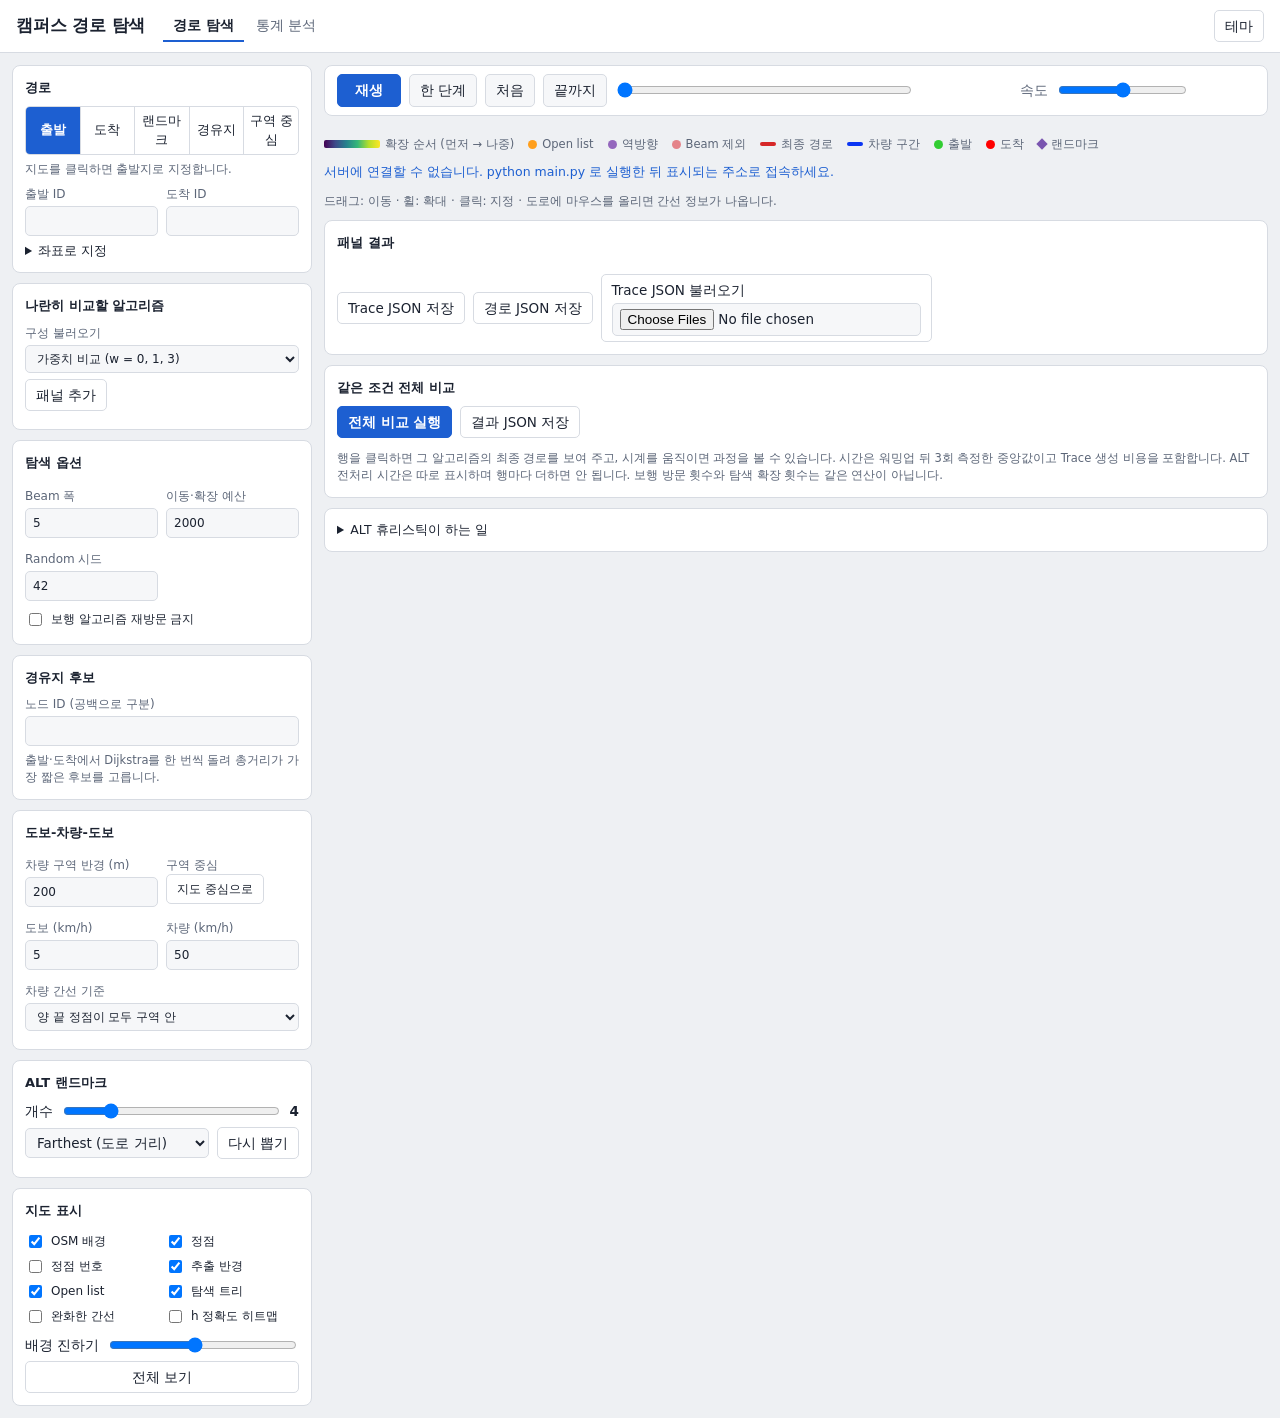
==== web/index.html @ 6689a643 "Merge vehicle-switch into uphill-alt Resolve conflicts in search.py, server.py, web/app.js, README.m" ====
<!doctype html>
<html lang="ko">
<head>
<meta charset="utf-8">
<meta name="viewport" content="width=device-width,initial-scale=1">
<meta name="referrer" content="strict-origin-when-cross-origin">
<title>캠퍼스 경로 탐색</title>
<link rel="stylesheet" href="style.css">
</head>
<body>
<header>
  <h1>캠퍼스 경로 탐색</h1>
  <nav id="tabs">
    <button data-tab="search" aria-pressed="true">경로 탐색</button>
    <button data-tab="analysis" aria-pressed="false">통계 분석</button>
  </nav>
  <span id="counts" class="muted"></span>
  <button id="theme" class="ghost" title="밝게/어둡게">테마</button>
</header>

<main id="tab-search">
  <aside>
    <section>
      <h2>경로</h2>
      <div class="seg" id="clickMode">
        <button data-v="s" aria-pressed="true">출발</button>
        <button data-v="t" aria-pressed="false">도착</button>
        <button data-v="l" aria-pressed="false">랜드마크</button>
        <button data-v="w" aria-pressed="false" class="needs-via">경유지</button>
        <button data-v="z" aria-pressed="false" class="needs-wdw">구역 중심</button>
      </div>
      <p class="hint" id="modeHint">지도를 클릭하면 출발지로 지정합니다.</p>
      <div class="two">
        <label>출발 ID<input id="start" type="number" list="ids"></label>
        <label>도착 ID<input id="goal" type="number" list="ids"></label>
      </div>
      <datalist id="ids"></datalist>
      <details>
        <summary>좌표로 지정</summary>
        <label>출발 좌표 (위도 경도)<input id="startCoord" placeholder="36.0115136 129.331617"></label>
        <label>도착 좌표 (위도 경도)<input id="goalCoord" placeholder="36.0078929 129.3287292"></label>
        <label>최대 연결 거리 (m)<input id="maxSnap" type="number" value="500" min="1"></label>
        <button id="applyCoord">가까운 정점에 연결</button>
      </details>
    </section>

    <section>
      <h2>나란히 비교할 알고리즘</h2>
      <label>구성 불러오기
        <select id="preset">
          <option value="weights">가중치 비교 (w = 0, 1, 3)</option>
          <option value="alt">Dijkstra · A* · ALT</option>
          <option value="greedy">Greedy · Beam · Local · Random</option>
          <option value="bfs">BFS · 양방향 Dijkstra</option>
          <option value="wdw">Vehicle switch</option>
          <option value="via">경유지</option>
          <option value="uphill">ALT · 업힐 회피 (λ = 8) · 계단 ×3 추가</option>
          <option value="custom" hidden>직접 구성</option>
        </select>
      </label>
      <div id="panelRows"></div>
      <div class="row"><button id="addPanel" class="ghost">패널 추가</button></div>
      <p class="hint" id="algoHint"></p>
    </section>

    <section class="needs-search">
      <h2>탐색 옵션</h2>
      <div class="two">
        <label>Beam 폭<input id="beamWidth" type="number" min="1" max="100" value="5"></label>
        <label>이동·확장 예산<input id="budget" type="number" min="1" max="50000" value="2000"></label>
        <label>Random 시드<input id="seed" type="number" value="42"></label>
      </div>
      <label class="check"><input id="noRevisit" type="checkbox"> 보행 알고리즘 재방문 금지</label>
    </section>

    <section class="needs-via">
      <h2>경유지 후보</h2>
      <label>노드 ID (공백으로 구분)<input id="waypoints"></label>
      <p class="hint">출발·도착에서 Dijkstra를 한 번씩 돌려 총거리가 가장 짧은 후보를 고릅니다.</p>
    </section>

    <section class="needs-wdw">
      <h2>도보-차량-도보</h2>
      <div class="two">
        <label>차량 구역 반경 (m)<input id="driveRadius" type="number" min="1" value="200"></label>
        <label>구역 중심
          <button id="zoneReset" class="ghost">지도 중심으로</button></label>
        <label>도보 (km/h)<input id="walkKmh" type="number" min="0.1" step="0.1" value="5"></label>
        <label>차량 (km/h)<input id="driveKmh" type="number" min="0.1" step="1" value="50"></label>
      </div>
      <label>차량 간선 기준
        <select id="driveRule">
          <option value="edge">양 끝 정점이 모두 구역 안</option>
          <option value="node">도착 정점만 구역 안 (원본 코드)</option>
        </select>
      </label>
    </section>

    <section>
      <h2>ALT 랜드마크</h2>
      <div class="row"><span>개수</span><input type="range" id="k" min="1" max="16" value="4"><b id="kVal" class="num">4</b></div>
      <div class="row">
        <select id="lmMethod">
          <option value="farthest">Farthest (도로 거리)</option>
          <option value="random">Random</option>
          <option value="geo_farthest">Farthest (직선거리)</option>
        </select>
        <button id="rePick" class="ghost">다시 뽑기</button>
      </div>
      <p class="hint" id="preInfo"></p>
    </section>

    <section>
      <h2>지도 표시</h2>
      <div class="checks">
        <label class="check"><input type="checkbox" data-layer="tiles" checked> OSM 배경</label>
        <label class="check"><input type="checkbox" data-layer="vertices" checked> 정점</label>
        <label class="check"><input type="checkbox" data-layer="labels"> 정점 번호</label>
        <label class="check"><input type="checkbox" data-layer="boundary" checked> 추출 반경</label>
        <label class="check"><input type="checkbox" data-layer="frontier" checked> Open list</label>
        <label class="check"><input type="checkbox" data-layer="tree" checked> 탐색 트리</label>
        <label class="check"><input type="checkbox" data-layer="relaxed"> 완화한 간선</label>
        <label class="check"><input type="checkbox" data-layer="heat"> h 정확도 히트맵</label>
      </div>
      <div class="row"><span>배경 진하기</span><input type="range" id="tileOpacity" min="0" max="100" value="45"></div>
      <button id="fit" class="ghost wide">전체 보기</button>
    </section>
  </aside>

  <div class="content">
    <div class="card playbar">
      <button id="play" class="primary">재생</button>
      <button id="step">한 단계</button>
      <button id="reset">처음</button>
      <button id="finish">끝까지</button>
      <span class="row grow"><input type="range" id="scrub" min="0" max="0" value="0" aria-label="확장 시계"></span>
      <b id="clock" class="num"></b>
      <span class="row"><span class="muted">속도</span><input type="range" id="speed" min="0" max="100" value="50"><span id="speedVal" class="num muted"></span></span>
    </div>
    <div id="panels" class="panels"></div>
    <div class="legend">
      <span><i class="grad"></i>확장 순서 (먼저 → 나중)</span>
      <span><i class="dot" style="background:#ff9f1c"></i>Open list</span>
      <span><i class="dot" style="background:#9467bd"></i>역방향</span>
      <span><i class="dot" style="background:#e48389"></i>Beam 제외</span>
      <span><i class="bar" style="background:#d62728"></i>최종 경로</span>
      <span><i class="bar" style="background:#0a35f3"></i>차량 구간</span>
      <span><i class="dot" style="background:limegreen"></i>출발</span>
      <span><i class="dot" style="background:red"></i>도착</span>
      <span><i class="dia"></i>랜드마크</span>
    </div>
    <div id="status" role="status" class="muted"></div>
    <div id="hover" class="muted">드래그: 이동 · 휠: 확대 · 클릭: 지정 · 도로에 마우스를 올리면 간선 정보가 나옵니다.</div>

    <div class="card">
      <h2>패널 결과</h2>
      <div class="scroll"><table id="panelTable"></table></div>
      <div id="detail"></div>
      <div class="row">
        <button id="saveTrace" class="ghost">Trace JSON 저장</button>
        <button id="saveRoute" class="ghost">경로 JSON 저장</button>
        <label class="ghost filebtn">Trace JSON 불러오기<input id="loadTrace" type="file" accept=".json" multiple hidden></label>
      </div>
    </div>

    <div class="card">
      <h2>같은 조건 전체 비교</h2>
      <div class="row">
        <button id="compare" class="primary">전체 비교 실행</button>
        <button id="exportCompare" class="ghost">결과 JSON 저장</button>
      </div>
      <div class="scroll"><table id="compareTable"></table></div>
      <p class="hint">행을 클릭하면 그 알고리즘의 최종 경로를 보여 주고, 시계를 움직이면 과정을 볼 수 있습니다. 시간은 워밍업 뒤 3회 측정한 중앙값이고 Trace 생성 비용을 포함합니다. ALT 전처리 시간은 따로 표시하며 행마다 더하면 안 됩니다. 보행 방문 횟수와 탐색 확장 횟수는 같은 연산이 아닙니다.</p>
    </div>

    <details class="card">
      <summary>ALT 휴리스틱이 하는 일</summary>
      <p>랜드마크 L마다 전처리로 Dijkstra를 두 번 돌려 d(L, v)와 d(v, L)을 모든 v에 대해 저장합니다. 탐색 중에는 삼각 부등식으로 남은 거리 d(v, t)의 하한을 얻습니다.</p>
      <p class="formula">h(v) = max<sub>L</sub> max( d(L,t) − d(L,v),&nbsp; d(v,L) − d(t,L) ) &nbsp;≤&nbsp; d(v,t)</p>
      <ol>
        <li><b>왜 하한인가.</b> d(L,t) ≤ d(L,v) + d(v,t) 이므로 d(L,t) − d(L,v) ≤ d(v,t). 다른 항도 d(v,L) ≤ d(v,t) + d(t,L)에서 같은 방식으로 나옵니다. 그래서 admissible이고, 같은 논리로 consistent여서 한 번 확정된 노드는 다시 볼 필요가 없습니다.</li>
        <li><b>언제 정확한가.</b> 랜드마크가 t의 "뒤쪽"에 있어서 v → t 경로가 L → t 최단 경로 위에 놓이면 h(v) = d(v,t)가 됩니다. 그래서 랜드마크는 지도 가장자리에 흩어 놓는 게 좋습니다.</li>
        <li><b>직선거리 A*와 비교.</b> 직선거리는 도로가 돌아가는 만큼을 모릅니다. ALT는 실제 도로 거리로 만든 하한이라 보통 더 크고, 그만큼 확장 수가 줄어듭니다. 히트맵을 켜고 노드에 마우스를 올리면 두 값을 비교할 수 있습니다.</li>
        <li><b>비용.</b> 전처리 2k번의 Dijkstra, 메모리 2k·n개의 거리. 질의마다 h(v) 계산은 O(k).</li>
      </ol>
    </details>
  </div>
</main>

<main id="tab-analysis" hidden>
  <div class="content wide-content">
    <div class="card">
      <p class="muted">가까운 점끼리는 최적에 가깝고 멀수록 벗어난다는 가설을 랜덤 (출발, 도착) 쌍으로 검증합니다. 기준값은 Dijkstra 최적해입니다.</p>
      <div class="ctl">
        <label>랜덤 쌍 수<input id="np" type="number" value="300" min="20" max="2000"></label>
        <label>거리 구간 수<input id="nb" type="number" value="5" min="2" max="10"></label>
        <label>Beam 폭<input id="bw" type="number" value="5" min="1" max="50"></label>
        <label>예산(스텝)<input id="bud" type="number" value="2000" min="50"></label>
        <label>Random 시드 수<input id="rs" type="number" value="10" min="1" max="50"></label>
        <label>표본 시드<input id="sseed" type="number" value="42"></label>
        <span id="algs" class="checks-inline"></span>
        <button id="run" class="primary">실험 실행</button>
        <span id="prog" class="muted"></span>
      </div>
    </div>
    <div class="card"><h2>요약 (Dijkstra 대비)</h2><div class="scroll"><table id="ov"></table></div>
      <p class="hint">비용비 = 알고리즘 비용 ÷ 최적 비용 (1.0이 최적). 확장수비 = 확장 노드 ÷ Dijkstra 확장 노드. 속도배 = Dijkstra 시간 ÷ 알고리즘 시간. ρ = 거리와 최적 여부의 스피어만 상관(음수일수록 멀수록 나쁨). BFS는 간선 수가 최소인 경로를 찾으므로 가중치(m) 기준으로는 최적이 아닙니다.</p></div>
    <div class="card"><h2>거리 구간별 지표 (구간 = 최적 경로 길이 분위수)</h2>
      <div class="charts"><canvas id="c1"></canvas><canvas id="c2"></canvas><canvas id="c3"></canvas><canvas id="c4"></canvas></div>
      <p class="hint">비용비 그래프는 y축을 2.5에서 자르고, 그 범위를 크게 벗어나는 알고리즘은 표에서 확인하세요. 막대 오차범위는 95% Wilson 신뢰구간입니다.</p></div>
    <div class="card"><h2>쌍별 산점도: 최적 경로 길이 vs 비용비 <select id="sa"></select></h2>
      <canvas id="c5" class="scatter"></canvas><p class="hint">점을 클릭하면 아래 지도에 그 쌍이 로드됩니다.</p></div>
    <div class="card" id="mapcard"><h2>지도에서 경로 비교</h2>
      <div class="ctl"><button class="ghost" id="rp">랜덤 쌍</button><span id="vis" class="chips"></span><span class="muted" id="pickHint">지도에서 두 지점을 클릭하세요 (출발 → 도착)</span></div>
      <div id="amap" class="amap"></div>
      <div class="scroll"><table id="rt"></table></div>
      <p class="hint">알고리즘 버튼을 누를 때마다 끔 → 경로+탐색 → 탐색만 → 경로만 순서로 바뀝니다. 점선은 목적지에 도달하지 못한 경로입니다.</p></div>
  </div>
</main>

<div id="tip" hidden></div>
<script src="map.js"></script>
<script src="app.js"></script>
<script src="analysis.js"></script>
</body>
</html>
---- web/style.css ----
:root {
  --bg: #eef0f3; --panel: #fff; --line: #d7dbe2; --text: #1b2230; --muted: #5c6678; --accent: #1d5fd1;
  --accent-ink: #fff; --field: #f6f7f9; --map-bg: #f7f7f5; --road: #8a93a0; --veil: 255,255,255;
  color-scheme: light;
}
@media (prefers-color-scheme: dark) {
  :root:not([data-theme="light"]) {
    --bg: #10141b; --panel: #191f29; --line: #2c3442; --text: #e5e9f0; --muted: #94a0b3; --accent: #7fb0ff;
    --accent-ink: #0c1320; --field: #121720; --map-bg: #161b23; --road: #5d6a7c; --veil: 18,22,29;
    color-scheme: dark;
  }
}
:root[data-theme="dark"] {
  --bg: #10141b; --panel: #191f29; --line: #2c3442; --text: #e5e9f0; --muted: #94a0b3; --accent: #7fb0ff;
  --accent-ink: #0c1320; --field: #121720; --map-bg: #161b23; --road: #5d6a7c; --veil: 18,22,29;
  color-scheme: dark;
}
* { box-sizing: border-box; }
html, body { margin: 0; background: var(--bg); color: var(--text); }
body { font: 13.5px/1.5 system-ui, -apple-system, "Apple SD Gothic Neo", "Malgun Gothic", sans-serif; }
header { display: flex; align-items: center; gap: 18px; padding: 10px 16px; background: var(--panel); border-bottom: 1px solid var(--line); flex-wrap: wrap; }
h1 { font-size: 17px; margin: 0; letter-spacing: -.01em; }
h2 { font-size: 13px; margin: 0 0 8px; }
nav { display: flex; gap: 2px; }
nav button { background: none; border: 0; border-bottom: 2px solid transparent; border-radius: 0; padding: 5px 10px; color: var(--muted); }
nav button[aria-pressed="true"] { color: var(--text); border-bottom-color: var(--accent); font-weight: 600; }
#counts { margin-left: auto; font-size: 12px; }
.muted { color: var(--muted); }
main { display: grid; grid-template-columns: 300px minmax(0, 1fr); gap: 12px; padding: 12px; align-items: start; }
main[hidden] { display: none; }
#tab-analysis { grid-template-columns: minmax(0, 1fr); }
aside { display: grid; gap: 10px; }
aside section, .card { background: var(--panel); border: 1px solid var(--line); border-radius: 8px; padding: 12px; }
.content { display: grid; gap: 10px; min-width: 0; }
.wide-content { max-width: 1400px; width: 100%; margin: 0 auto; }
label { display: block; font-size: 12px; color: var(--muted); margin: 6px 0; }
label.check { display: flex; gap: 6px; align-items: center; color: var(--text); margin: 3px 0; }
input:not([type=range]):not([type=checkbox]), select { display: block; width: 100%; margin-top: 3px; padding: 5px 7px; border: 1px solid var(--line); border-radius: 5px; background: var(--field); color: var(--text); font: inherit; }
.row select { width: auto; flex: 1; margin: 0; }
button, .filebtn { border: 1px solid var(--line); background: var(--field); color: var(--text); font: inherit; padding: 5px 10px; border-radius: 5px; cursor: pointer; }
button:hover, .filebtn:hover { filter: brightness(.97); }
button:disabled { opacity: .5; cursor: wait; }
button.primary { background: var(--accent); border-color: var(--accent); color: var(--accent-ink); font-weight: 600; }
button.ghost, .ghost { background: transparent; }
button.wide { width: 100%; margin-top: 6px; }
.filebtn { margin: 0; color: var(--text); font-size: 13.5px; }
button:focus-visible, input:focus-visible, select:focus-visible { outline: 2px solid var(--accent); outline-offset: 1px; }
.seg { display: flex; border: 1px solid var(--line); border-radius: 5px; overflow: hidden; }
.seg button { flex: 1; border: 0; border-right: 1px solid var(--line); border-radius: 0; padding: 5px 2px; background: transparent; font-size: 12.5px; }
.seg button:last-of-type { border-right: 0; }
.seg button[aria-pressed="true"] { background: var(--accent); color: var(--accent-ink); font-weight: 600; }
.two { display: grid; grid-template-columns: 1fr 1fr; gap: 0 8px; }
.row { display: flex; gap: 8px; align-items: center; margin-top: 6px; flex-wrap: wrap; }
.row input[type=range] { flex: 1; min-width: 60px; }
.grow { flex: 1; margin: 0; }
.num { font-variant-numeric: tabular-nums; }
.hint { font-size: 11.5px; color: var(--muted); margin: 6px 0 0; }
.checks { display: grid; grid-template-columns: 1fr 1fr; gap: 0 6px; font-size: 12.5px; }
details summary { cursor: pointer; font-size: 12.5px; }
details[open] summary { margin-bottom: 6px; }
.panelrow { display: grid; grid-template-columns: minmax(0, 1fr) 24px; gap: 4px 6px; padding: 7px 0; border-top: 1px solid var(--line); }
.panelrow:first-child { border-top: 0; }
.panelrow select, .panelrow input { margin: 0 !important; }
.panelrow .sub { grid-column: 1 / -1; display: grid; grid-template-columns: minmax(0, 1fr) 62px; gap: 6px; }
.panelrow .x { padding: 0; line-height: 1; background: transparent; border: 0; color: var(--muted); font-size: 16px; }
.playbar { display: flex; gap: 8px; align-items: center; flex-wrap: wrap; padding: 8px 12px; position: sticky; top: 0; z-index: 5; }
.playbar .row { margin: 0; flex-wrap: nowrap; }
.playbar #scrub { width: 100%; }
#play { min-width: 64px; }
#clock { min-width: 90px; text-align: right; }
#speedVal { min-width: 58px; font-size: 12px; }
.panels { display: grid; gap: 10px; grid-template-columns: repeat(var(--cols, 1), minmax(0, 1fr)); }
.panel { background: var(--panel); border: 1px solid var(--line); border-radius: 8px; overflow: hidden; }
.panel .ttl { padding: 6px 10px; font-size: 12.5px; border-bottom: 1px solid var(--line); min-height: 48px; }
.panel .ttl b { display: block; font-weight: 600; white-space: nowrap; overflow: hidden; text-overflow: ellipsis; }
.panel .ttl span { color: var(--muted); font-variant-numeric: tabular-nums; }
.mapbox, .amap { position: relative; height: clamp(340px, 60vh, 760px); background: var(--map-bg); }
.panels.dense .mapbox { height: clamp(280px, 40vh, 480px); }
.mapbox canvas, .amap canvas { position: absolute; inset: 0; width: 100%; height: 100%; cursor: crosshair; touch-action: none; display: block; }
.amap { height: 540px; border-radius: 6px; overflow: hidden; margin: 8px 0; }
.legend { display: flex; flex-wrap: wrap; gap: 4px 14px; font-size: 11.5px; color: var(--muted); }
.legend span { display: inline-flex; align-items: center; gap: 5px; }
.dot { width: 9px; height: 9px; border-radius: 50%; display: inline-block; }
.dot.big { width: 10px; height: 10px; margin-right: 5px; }
.bar { width: 16px; height: 4px; border-radius: 2px; display: inline-block; }
.dia { width: 8px; height: 8px; background: #7a55b0; transform: rotate(45deg); display: inline-block; }
.grad { width: 56px; height: 8px; border-radius: 2px; display: inline-block; background: linear-gradient(90deg, #440154, #3e4989, #26828e, #35b779, #b5de2b, #fde725); }
#status { color: var(--accent); min-height: 18px; font-size: 12.5px; }
#hover { font-size: 12px; min-height: 18px; }
.scroll { overflow-x: auto; }
table { border-collapse: collapse; width: 100%; font-size: 12.5px; white-space: nowrap; margin-top: 6px; }
th, td { padding: 5px 8px; border-bottom: 1px solid var(--line); text-align: right; font-variant-numeric: tabular-nums; }
th:first-child, td:first-child { text-align: left; }
th { color: var(--muted); font-weight: 500; }
tr.click { cursor: pointer; }
tr.click:hover { background: var(--field); }
.mini { height: 4px; background: var(--field); border-radius: 2px; margin-top: 3px; min-width: 110px; }
.mini i { display: block; height: 4px; background: var(--accent); border-radius: 2px; }
#detail { font-size: 12.5px; margin: 8px 0; }
#detail .pathlist { max-height: 70px; overflow: auto; overflow-wrap: anywhere; color: var(--muted); font-size: 12px; }
.formula { font-family: ui-monospace, Menlo, monospace; background: var(--field); padding: 8px 10px; border-radius: 5px; overflow-x: auto; white-space: nowrap; }
ol { padding-left: 20px; margin: 6px 0 0; }
#tip { position: fixed; pointer-events: none; z-index: 30; background: var(--panel); border: 1px solid var(--line); border-radius: 5px; padding: 6px 8px; font: 12px/1.45 ui-monospace, Menlo, monospace; box-shadow: 0 4px 14px rgb(0 0 0 / .16); white-space: nowrap; }
.ctl { display: flex; flex-wrap: wrap; gap: 10px; align-items: end; }
.ctl label { margin: 0; }
.ctl input[type=number] { width: 88px; }
.checks-inline { display: flex; flex-wrap: wrap; gap: 2px 10px; }
.chips { display: flex; flex-wrap: wrap; gap: 5px; }
button.chip { border-radius: 99px; padding: 3px 10px; font-size: 12px; background: transparent; }
button.chip.on { border-color: var(--c); box-shadow: inset 0 0 0 1px var(--c); }
button.chip:not(.on) { opacity: .6; }
.charts { display: grid; grid-template-columns: repeat(auto-fit, minmax(340px, 1fr)); gap: 12px; }
.charts canvas { width: 100%; height: 280px; display: block; }
canvas.scatter { width: 100%; height: 340px; cursor: pointer; display: block; }
h2 select { display: inline-block; width: auto; margin-left: 8px; font-weight: 400; }
@media (max-width: 900px) {
  main { grid-template-columns: minmax(0, 1fr); padding: 8px; }
  .panels { grid-template-columns: minmax(0, 1fr); }
  .playbar { position: static; }
}
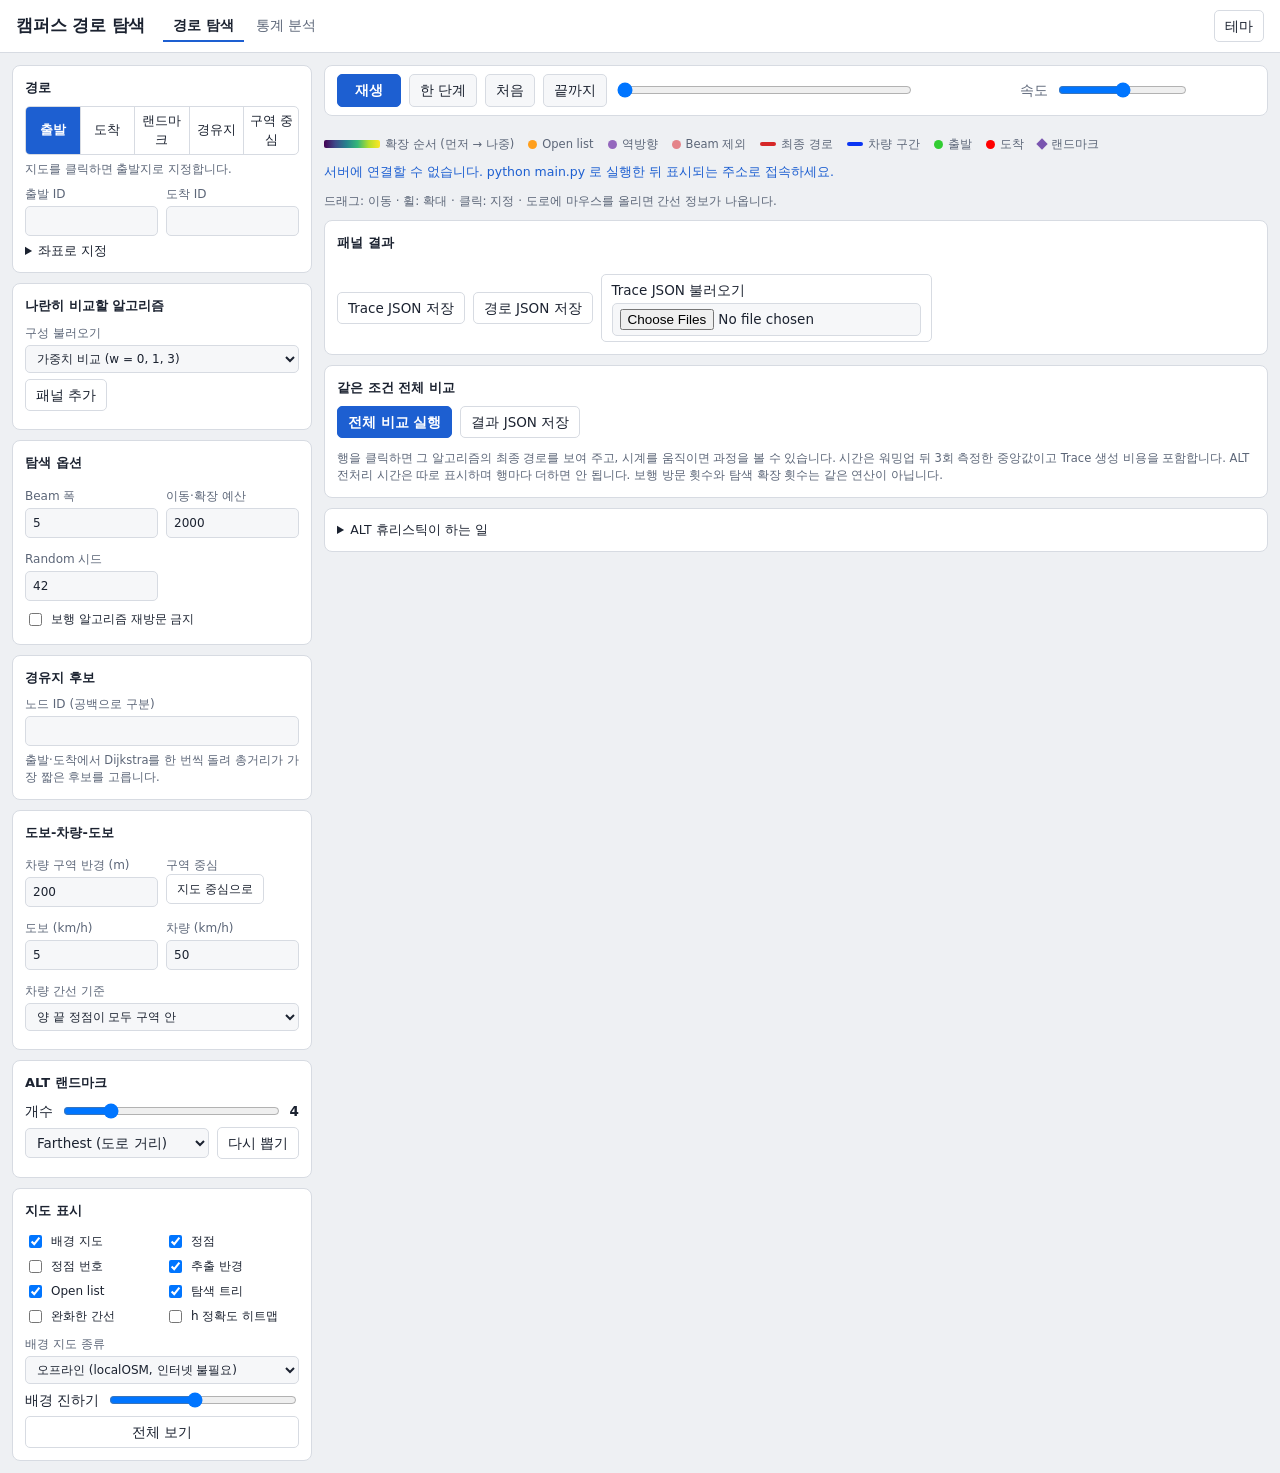
==== commit fd98bf3e: "Use the localOSM offline map as the default viewer background - server.py serves localOSM/map_data.j" ====
--- a/web/index.html
+++ b/web/index.html
@@ -113,7 +113,7 @@
     <section>
       <h2>지도 표시</h2>
       <div class="checks">
-        <label class="check"><input type="checkbox" data-layer="tiles" checked> OSM 배경</label>
+        <label class="check"><input type="checkbox" data-layer="tiles" checked> 배경 지도</label>
         <label class="check"><input type="checkbox" data-layer="vertices" checked> 정점</label>
         <label class="check"><input type="checkbox" data-layer="labels"> 정점 번호</label>
         <label class="check"><input type="checkbox" data-layer="boundary" checked> 추출 반경</label>
@@ -122,6 +122,13 @@
         <label class="check"><input type="checkbox" data-layer="relaxed"> 완화한 간선</label>
         <label class="check"><input type="checkbox" data-layer="heat"> h 정확도 히트맵</label>
       </div>
+      <label>배경 지도 종류
+        <select id="basemap">
+          <option value="offline">오프라인 (localOSM, 인터넷 불필요)</option>
+          <option value="online">온라인 OSM 타일</option>
+        </select>
+      </label>
+      <p class="hint" id="basemapInfo"></p>
       <div class="row"><span>배경 진하기</span><input type="range" id="tileOpacity" min="0" max="100" value="45"></div>
       <button id="fit" class="ghost wide">전체 보기</button>
     </section>
@@ -220,6 +227,7 @@
 
 <div id="tip" hidden></div>
 <script src="map.js"></script>
+<script src="offline_map.js"></script>
 <script src="app.js"></script>
 <script src="analysis.js"></script>
 </body>
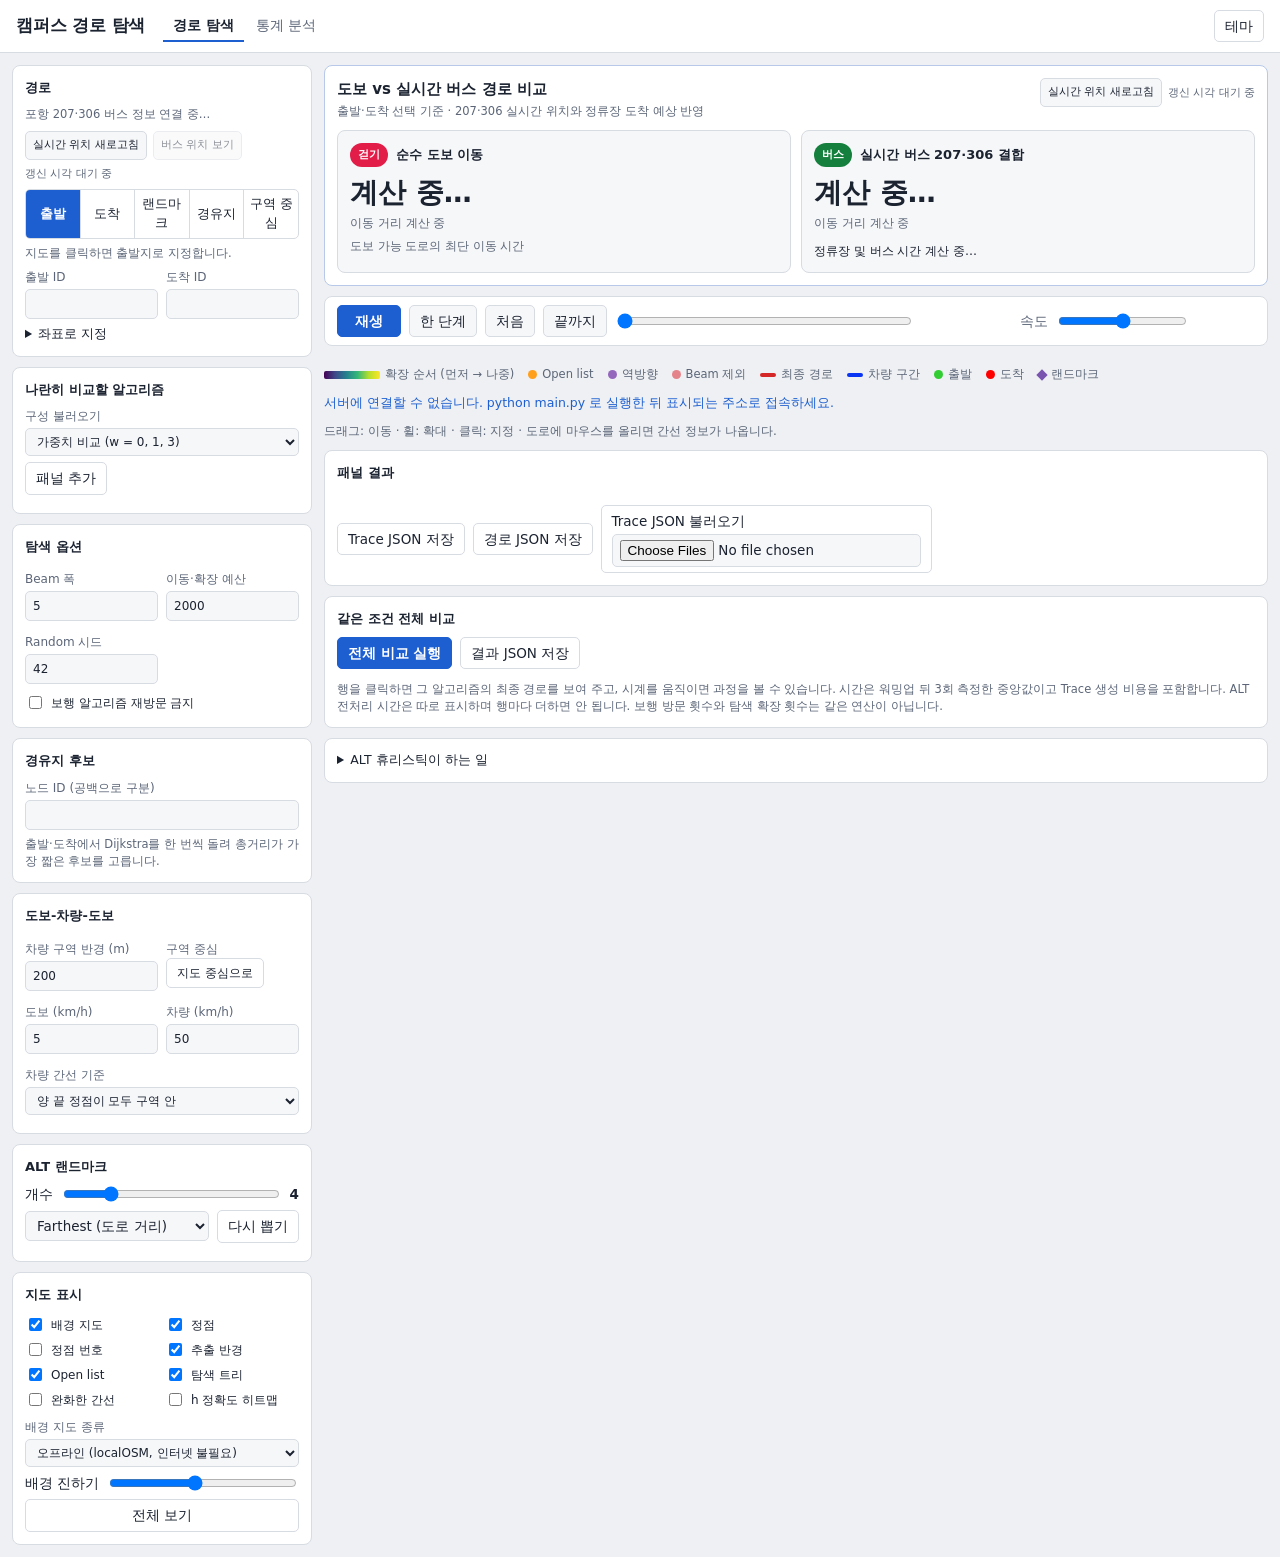
==== commit ec53c681: "Add real-time Pohang bus 207/306 routing and UI comparison" ====
--- a/web/index.html
+++ b/web/index.html
@@ -22,6 +22,12 @@
   <aside>
     <section>
       <h2>경로</h2>
+      <p class="hint" id="busStatus">포항 207·306 버스 정보 연결 중…</p>
+      <div class="bus-controls">
+        <button id="refreshBus" type="button">실시간 위치 새로고침</button>
+        <button id="focusBuses" type="button" disabled>버스 위치 보기</button>
+        <span class="bus-updated" id="busUpdated">갱신 시각 대기 중</span>
+      </div>
       <div class="seg" id="clickMode">
         <button data-v="s" aria-pressed="true">출발</button>
         <button data-v="t" aria-pressed="false">도착</button>
@@ -49,6 +55,7 @@
       <label>구성 불러오기
         <select id="preset">
           <option value="weights">가중치 비교 (w = 0, 1, 3)</option>
+          <option value="transit">포항 207·306 실시간 버스</option>
           <option value="alt">Dijkstra · A* · ALT</option>
           <option value="greedy">Greedy · Beam · Local · Random</option>
           <option value="bfs">BFS · 양방향 Dijkstra</option>
@@ -135,6 +142,33 @@
   </aside>
 
   <div class="content">
+    <section class="card route-compare" id="routeCompare" aria-live="polite">
+      <div class="route-compare-heading">
+        <div><h2>도보 vs 실시간 버스 경로 비교</h2><p class="hint">출발·도착 선택 기준 · 207·306 실시간 위치와 정류장 도착 예상 반영</p></div>
+        <div class="route-compare-actions">
+          <button id="refreshBusCompare" type="button">실시간 위치 새로고침</button>
+          <span class="bus-updated" id="compareBusUpdated">갱신 시각 대기 중</span>
+          <span class="route-delta" id="routeDelta" hidden></span>
+        </div>
+      </div>
+      <div class="route-compare-cards">
+        <article class="route-card walking-card">
+          <h3><span class="route-icon">걷기</span>순수 도보 이동</h3>
+          <strong class="route-total" id="walkCompareTime">계산 중…</strong>
+          <div class="route-distance" id="walkCompareDistance">이동 거리 계산 중</div>
+          <p class="hint">도보 가능 도로의 최단 이동 시간</p>
+        </article>
+        <article class="route-card transit-card">
+          <h3><span class="route-icon">버스</span>실시간 버스 207·306 결합
+            <span class="route-service-badge" id="busServiceBadge" hidden></span>
+          </h3>
+          <strong class="route-total" id="busCompareTime">계산 중…</strong>
+          <div class="route-distance" id="busCompareDistance">이동 거리 계산 중</div>
+          <div class="route-itinerary" id="busCompareDetails">정류장 및 버스 시간 계산 중…</div>
+        </article>
+      </div>
+      <p class="route-compare-error" id="routeCompareError" hidden></p>
+    </section>
     <div class="card playbar">
       <button id="play" class="primary">재생</button>
       <button id="step">한 단계</button>
--- a/web/style.css
+++ b/web/style.css
@@ -32,6 +32,30 @@
 aside { display: grid; gap: 10px; }
 aside section, .card { background: var(--panel); border: 1px solid var(--line); border-radius: 8px; padding: 12px; }
 .content { display: grid; gap: 10px; min-width: 0; }
+.bus-controls { display: flex; flex-wrap: wrap; align-items: center; gap: 6px; margin: 8px 0; }
+.bus-controls button, .route-compare-actions button { font-size: 11px; padding: 5px 7px; }
+.bus-updated { color: var(--muted); font-size: 10.5px; font-variant-numeric: tabular-nums; }
+.route-compare-actions { display: flex; flex-wrap: wrap; align-items: center; justify-content: flex-end; gap: 6px; }
+.route-compare { border-color: #b7c8e8; }
+.route-compare-heading { display: flex; justify-content: space-between; align-items: flex-start; gap: 12px; margin-bottom: 10px; }
+.route-compare-heading h2 { font-size: 15px; margin: 0; }
+.route-compare-heading .hint { margin-top: 2px; }
+.route-compare-cards { display: grid; grid-template-columns: repeat(2, minmax(0, 1fr)); gap: 10px; }
+.route-card { min-width: 0; border: 1px solid var(--line); border-radius: 8px; padding: 12px; background: var(--field); }
+.route-card h3 { display: flex; align-items: center; gap: 8px; margin: 0 0 8px; font-size: 13px; }
+.route-icon { display: inline-grid; place-items: center; min-width: 38px; height: 24px; padding: 0 6px; border-radius: 99px; color: #fff; background: #e11d48; font-size: 11px; }
+.transit-card .route-icon { background: #15803d; }
+.route-total { display: block; font-size: clamp(20px, 2.4vw, 28px); line-height: 1.25; font-variant-numeric: tabular-nums; }
+.route-distance { margin-top: 4px; color: var(--muted); font-size: 12px; }
+.route-itinerary { display: grid; gap: 3px; margin-top: 10px; font-size: 12px; }
+.route-itinerary span { display: block; }
+.route-delta { flex: 0 0 auto; border-radius: 99px; padding: 6px 11px; background: #dcfce7; color: #166534; font-size: 12px; font-weight: 700; }
+.route-delta.delayed { background: #fee2e2; color: #991b1b; }
+.route-service-badge { border-radius: 99px; padding: 3px 8px; background: #fee2e2; color: #991b1b; font-size: 11px; font-weight: 700; }
+.route-service-badge:not([hidden]) { display: inline-block; }
+.transit-card .route-state { font-size: 16px; }
+.transit-card .route-warning { color: #991b1b; font-weight: 600; }
+.route-compare-error { color: #b42318; margin: 9px 0 0; font-size: 12px; }
 .wide-content { max-width: 1400px; width: 100%; margin: 0 auto; }
 label { display: block; font-size: 12px; color: var(--muted); margin: 6px 0; }
 label.check { display: flex; gap: 6px; align-items: center; color: var(--text); margin: 3px 0; }
@@ -118,3 +142,7 @@
   .panels { grid-template-columns: minmax(0, 1fr); }
   .playbar { position: static; }
 }
+@media (max-width: 560px) {
+  .route-compare-cards { grid-template-columns: minmax(0, 1fr); }
+  .route-compare-heading { flex-direction: column; }
+}
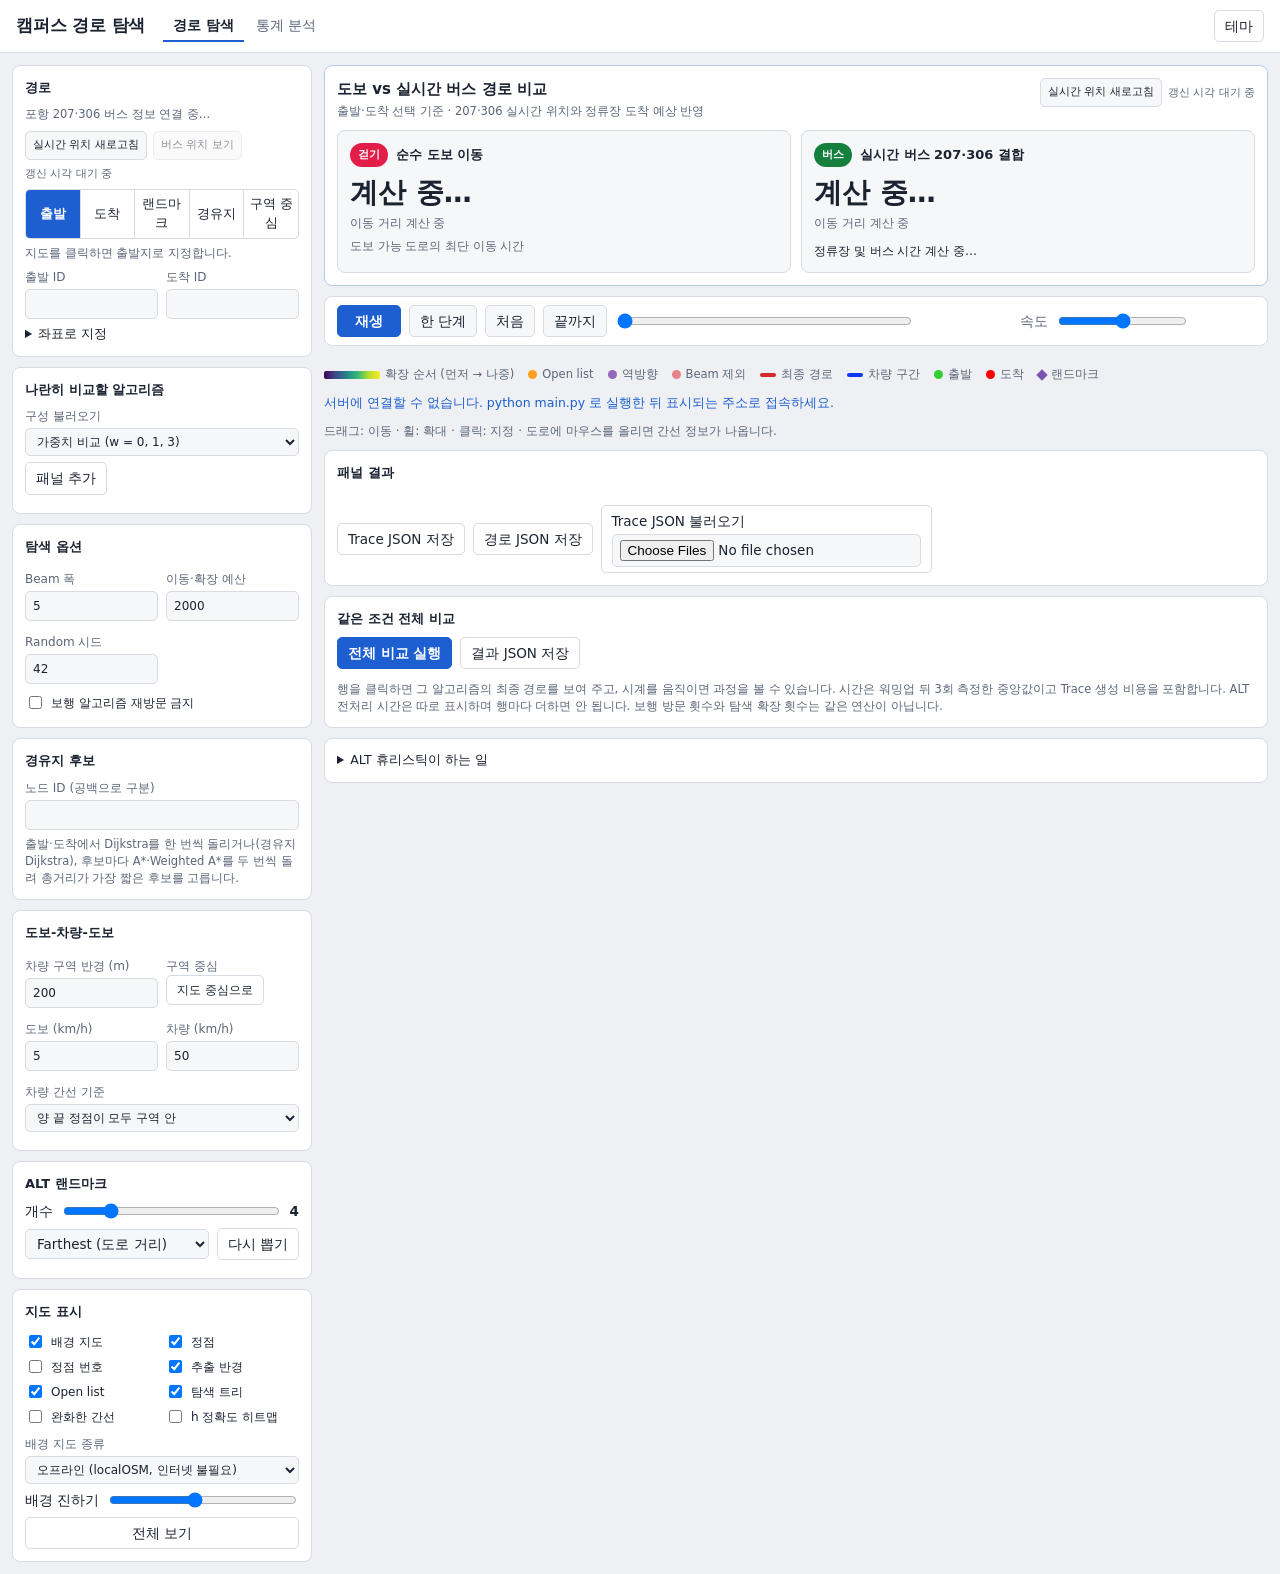
==== commit 1c42426a: "Add waypoint A* and Weighted A* (via_astar, via_weighted) - search.py: shortest_via_astar runs A*(st" ====
--- a/web/index.html
+++ b/web/index.html
@@ -60,7 +60,7 @@
           <option value="greedy">Greedy · Beam · Local · Random</option>
           <option value="bfs">BFS · 양방향 Dijkstra</option>
           <option value="wdw">Vehicle switch</option>
-          <option value="via">경유지</option>
+          <option value="via">경유지 (Dijkstra · A* · Weighted A*)</option>
           <option value="uphill">ALT · 업힐 회피 (λ = 8) · 계단 ×3 추가</option>
           <option value="custom" hidden>직접 구성</option>
         </select>
@@ -83,7 +83,7 @@
     <section class="needs-via">
       <h2>경유지 후보</h2>
       <label>노드 ID (공백으로 구분)<input id="waypoints"></label>
-      <p class="hint">출발·도착에서 Dijkstra를 한 번씩 돌려 총거리가 가장 짧은 후보를 고릅니다.</p>
+      <p class="hint">출발·도착에서 Dijkstra를 한 번씩 돌리거나(경유지 Dijkstra), 후보마다 A*·Weighted A*를 두 번씩 돌려 총거리가 가장 짧은 후보를 고릅니다.</p>
     </section>
 
     <section class="needs-wdw">
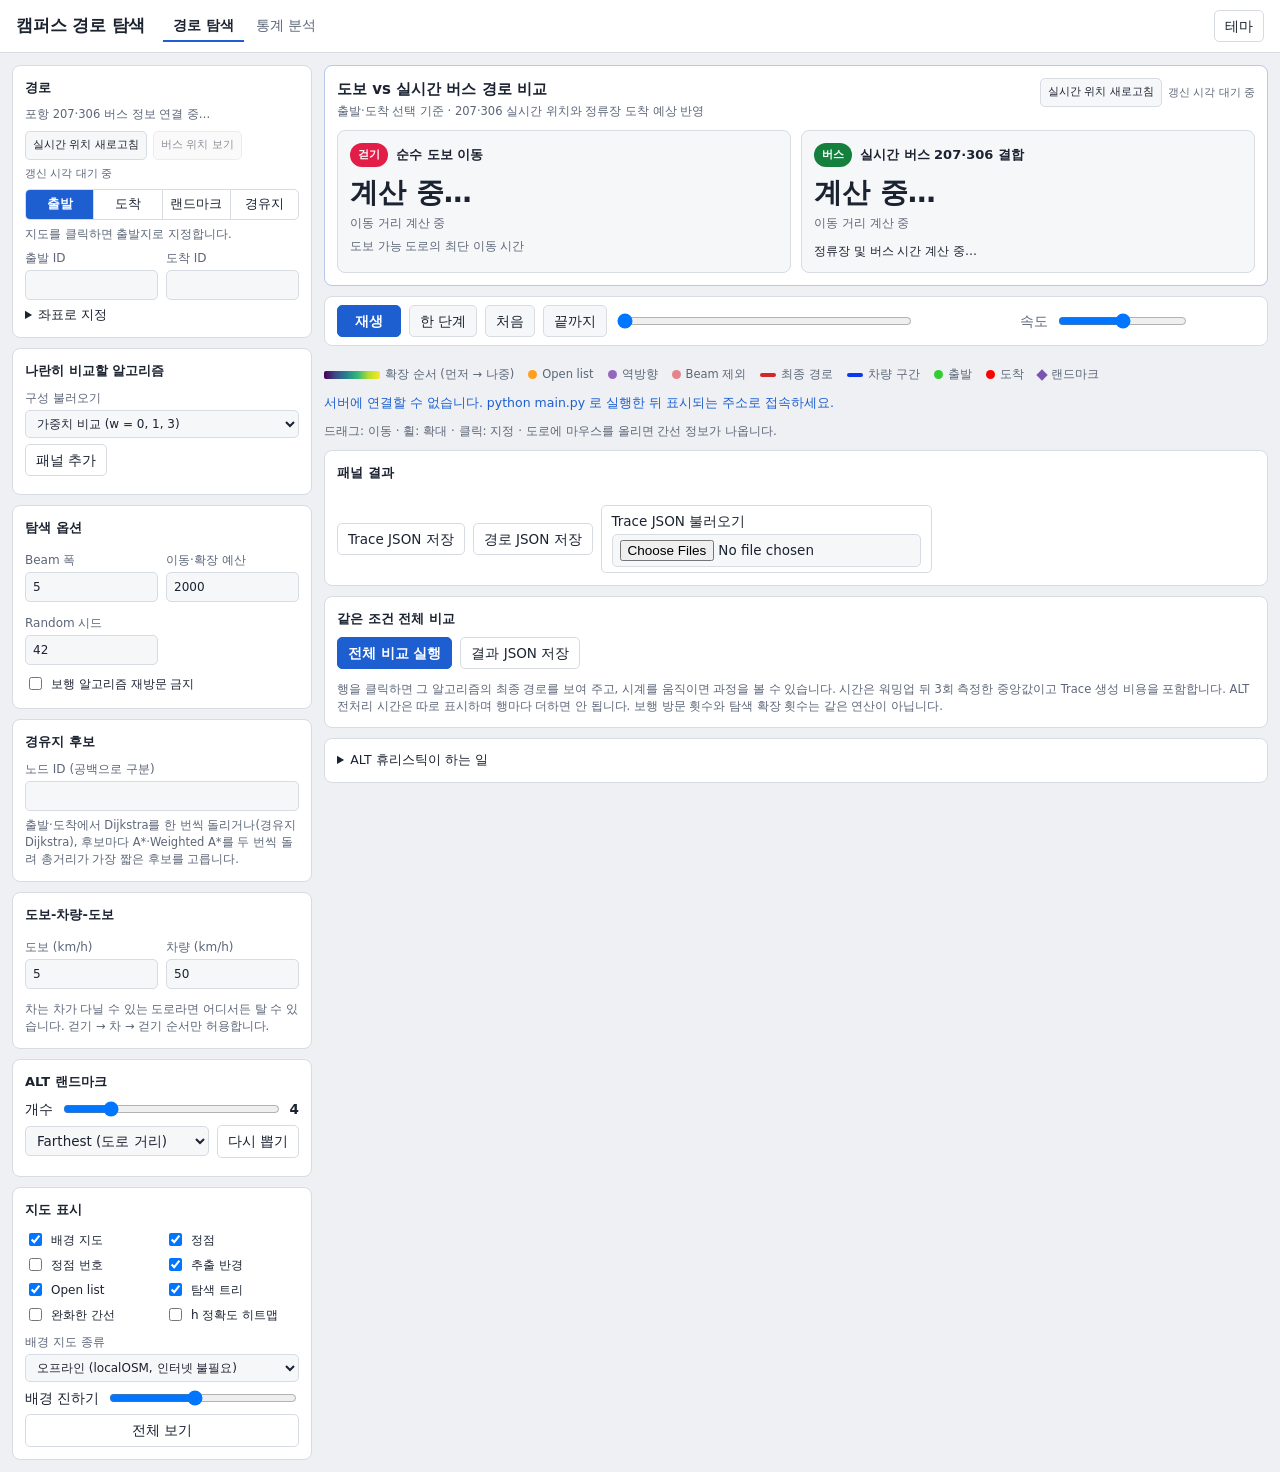
==== commit d24ff58d: "Remove the vehicle_switch drive zone The 200 m drive zone came back with the-real-bus merge, but on " ====
--- a/web/index.html
+++ b/web/index.html
@@ -33,7 +33,6 @@
         <button data-v="t" aria-pressed="false">도착</button>
         <button data-v="l" aria-pressed="false">랜드마크</button>
         <button data-v="w" aria-pressed="false" class="needs-via">경유지</button>
-        <button data-v="z" aria-pressed="false" class="needs-wdw">구역 중심</button>
       </div>
       <p class="hint" id="modeHint">지도를 클릭하면 출발지로 지정합니다.</p>
       <div class="two">
@@ -89,18 +88,10 @@
     <section class="needs-wdw">
       <h2>도보-차량-도보</h2>
       <div class="two">
-        <label>차량 구역 반경 (m)<input id="driveRadius" type="number" min="1" value="200"></label>
-        <label>구역 중심
-          <button id="zoneReset" class="ghost">지도 중심으로</button></label>
         <label>도보 (km/h)<input id="walkKmh" type="number" min="0.1" step="0.1" value="5"></label>
         <label>차량 (km/h)<input id="driveKmh" type="number" min="0.1" step="1" value="50"></label>
       </div>
-      <label>차량 간선 기준
-        <select id="driveRule">
-          <option value="edge">양 끝 정점이 모두 구역 안</option>
-          <option value="node">도착 정점만 구역 안 (원본 코드)</option>
-        </select>
-      </label>
+      <p class="hint">차는 차가 다닐 수 있는 도로라면 어디서든 탈 수 있습니다. 걷기 → 차 → 걷기 순서만 허용합니다.</p>
     </section>
 
     <section>
